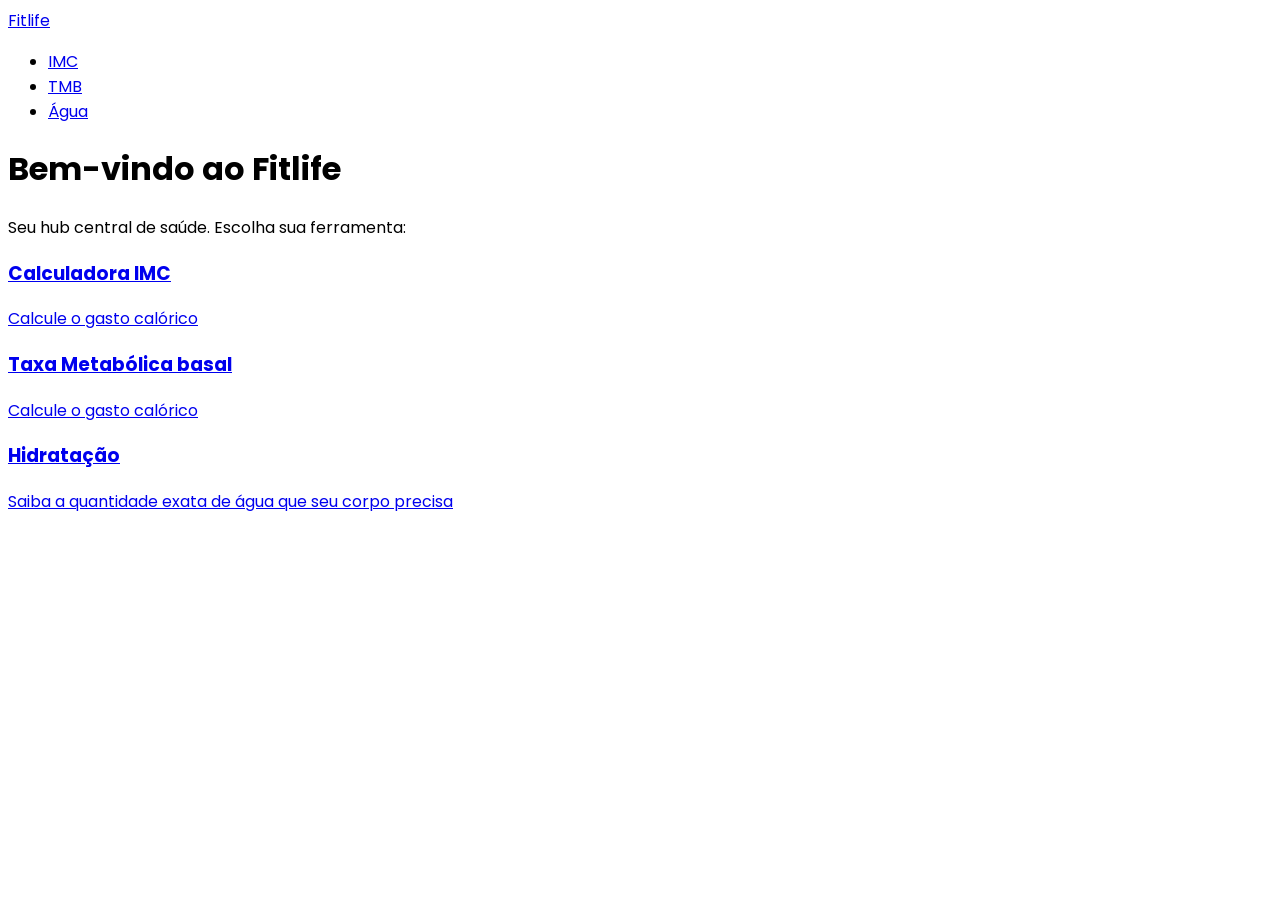
==== index.html @ 228209a1 "Adicionado html semântico na pagina" ====
<!DOCTYPE html>
<html lang="pt-br">

<head>
    <meta charset="UTF-8">
    <meta name="viewport" content="width=device-width, initial-scale=1.0">
    <title>Fitlife</title>
</head>
<link rel="preconnect" href="https://fonts.googleapis.com">
<link rel="preconnect" href="https://fonts.gstatic.com" crossorigin>
<link
    href="https://fonts.googleapis.com/css2?family=Poppins:ital,wght@0,100;0,200;0,300;0,400;0,500;0,600;0,700;0,800;0,900;1,100;1,200;1,300;1,400;1,500;1,600;1,700;1,800;1,900&display=swap"
    rel="stylesheet">

<body style="font-family: Poppins;">

    <nav>

        <a href="../index.html">Fitlife</a>

        <ul>
            <li><a href="./pages/imc.html">IMC</a></li>
            <li><a href="./pages/tmb.html">TMB</a></li>
            <li><a href="./pages/water.html">Água</a></li>
        </ul>

    </nav>

    <header>
        <h1>Bem-vindo ao Fitlife</h1>
        <p>Seu hub central de saúde. Escolha sua ferramenta:</p>
    </header>
    <main>
        <section>
            <a href="./pages/imc.html">
                <h3>Calculadora IMC</h3>
                <p>Calcule o gasto calórico</p>
            </a>

            <a href="./pages/tmb.html">
                <h3>Taxa Metabólica basal</h3>
                <p>Calcule o gasto calórico</p>
            </a>

            <a href="./pages/water.html">
                <h3>Hidratação</h3>
                <p>Saiba a quantidade exata de água que seu corpo precisa</p>
            </a>
        </section>
    </main>
</body>

</html>
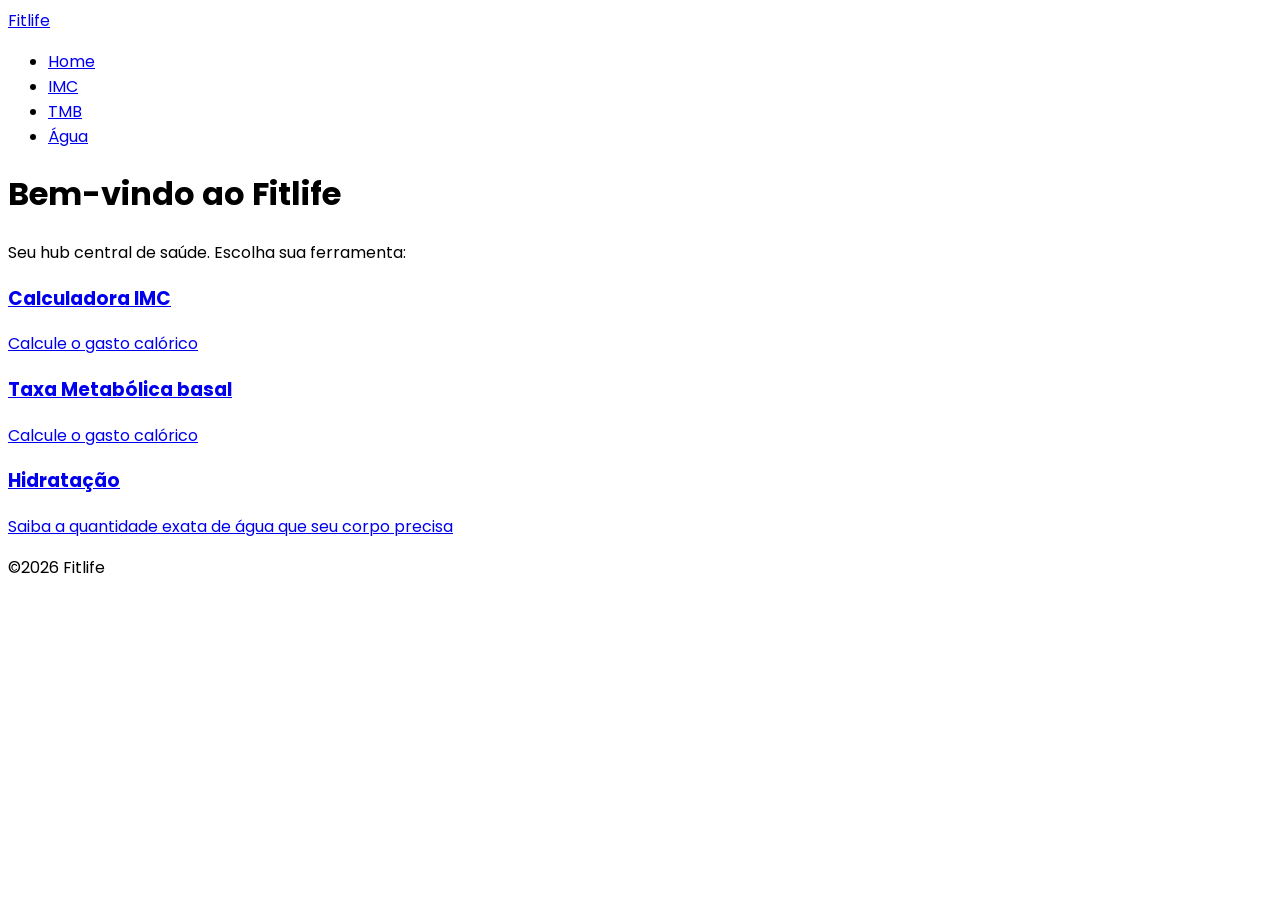
==== commit e764d84d: "Atualizando arquivo README.md" ====
--- a/index.html
+++ b/index.html
@@ -1,53 +1,56 @@
-<!DOCTYPE html>
+<!doctype html>
 <html lang="pt-br">
+  <head>
+    <meta charset="UTF-8"/>
+    <meta name="viewport" content="width=device-width, initial-scale=1.0" />
+    <title>Fitlife</title>
+  </head>
+  <link rel="preconnect" href="https://fonts.googleapis.com" />
+  <link rel="preconnect" href="https://fonts.gstatic.com" crossorigin />
+  <link
+    href="https://fonts.googleapis.com/css2?family=Poppins:ital,wght@0,100;0,200;0,300;0,400;0,500;0,600;0,700;0,800;0,900;1,100;1,200;1,300;1,400;1,500;1,600;1,700;1,800;1,900&display=swap"
+    rel="stylesheet"
+  />
 
-<head>
-    <meta charset="UTF-8">
-    <meta name="viewport" content="width=device-width, initial-scale=1.0">
-    <title>Fitlife</title>
-</head>
-<link rel="preconnect" href="https://fonts.googleapis.com">
-<link rel="preconnect" href="https://fonts.gstatic.com" crossorigin>
-<link
-    href="https://fonts.googleapis.com/css2?family=Poppins:ital,wght@0,100;0,200;0,300;0,400;0,500;0,600;0,700;0,800;0,900;1,100;1,200;1,300;1,400;1,500;1,600;1,700;1,800;1,900&display=swap"
-    rel="stylesheet">
+  <body style="font-family: Poppins">
+    <nav>
+      <a href="../index.html">Fitlife</a>
 
-<body style="font-family: Poppins;">
-
-    <nav>
-
-        <a href="../index.html">Fitlife</a>
-
-        <ul>
-            <li><a href="./pages/imc.html">IMC</a></li>
-            <li><a href="./pages/tmb.html">TMB</a></li>
-            <li><a href="./pages/water.html">Água</a></li>
-        </ul>
-
+      <ul>
+        <li><a href="./index.html">Home</a></li>
+        <li><a href="./pages/imc.html">IMC</a></li>
+        <li><a href="./pages/tmb.html">TMB</a></li>
+        <li><a href="./pages/water.html">Água</a></li>
+      </ul>
     </nav>
 
     <header>
-        <h1>Bem-vindo ao Fitlife</h1>
-        <p>Seu hub central de saúde. Escolha sua ferramenta:</p>
+      <h1>Bem-vindo ao Fitlife</h1>
+      <p>Seu hub central de saúde. Escolha sua ferramenta:</p>
     </header>
     <main>
-        <section>
-            <a href="./pages/imc.html">
-                <h3>Calculadora IMC</h3>
-                <p>Calcule o gasto calórico</p>
-            </a>
+      <section>
+        <a href="./pages/imc.html">
+          <h3>Calculadora IMC</h3>
+          <p>Calcule o gasto calórico</p>
+        </a>
 
-            <a href="./pages/tmb.html">
-                <h3>Taxa Metabólica basal</h3>
-                <p>Calcule o gasto calórico</p>
-            </a>
+        <a href="./pages/tmb.html">
+          <h3>Taxa Metabólica basal</h3>
+          <p>Calcule o gasto calórico</p>
+        </a>
 
-            <a href="./pages/water.html">
-                <h3>Hidratação</h3>
-                <p>Saiba a quantidade exata de água que seu corpo precisa</p>
-            </a>
-        </section>
+        <a href="./pages/water.html">
+          <h3>Hidratação</h3>
+          <p>Saiba a quantidade exata de água que seu corpo precisa</p>
+        </a>
+      </section>
     </main>
-</body>
 
-</html>+    <footer>
+
+        <p>&copy;2026 Fitlife</p>
+
+    </footer>
+  </body>
+</html>
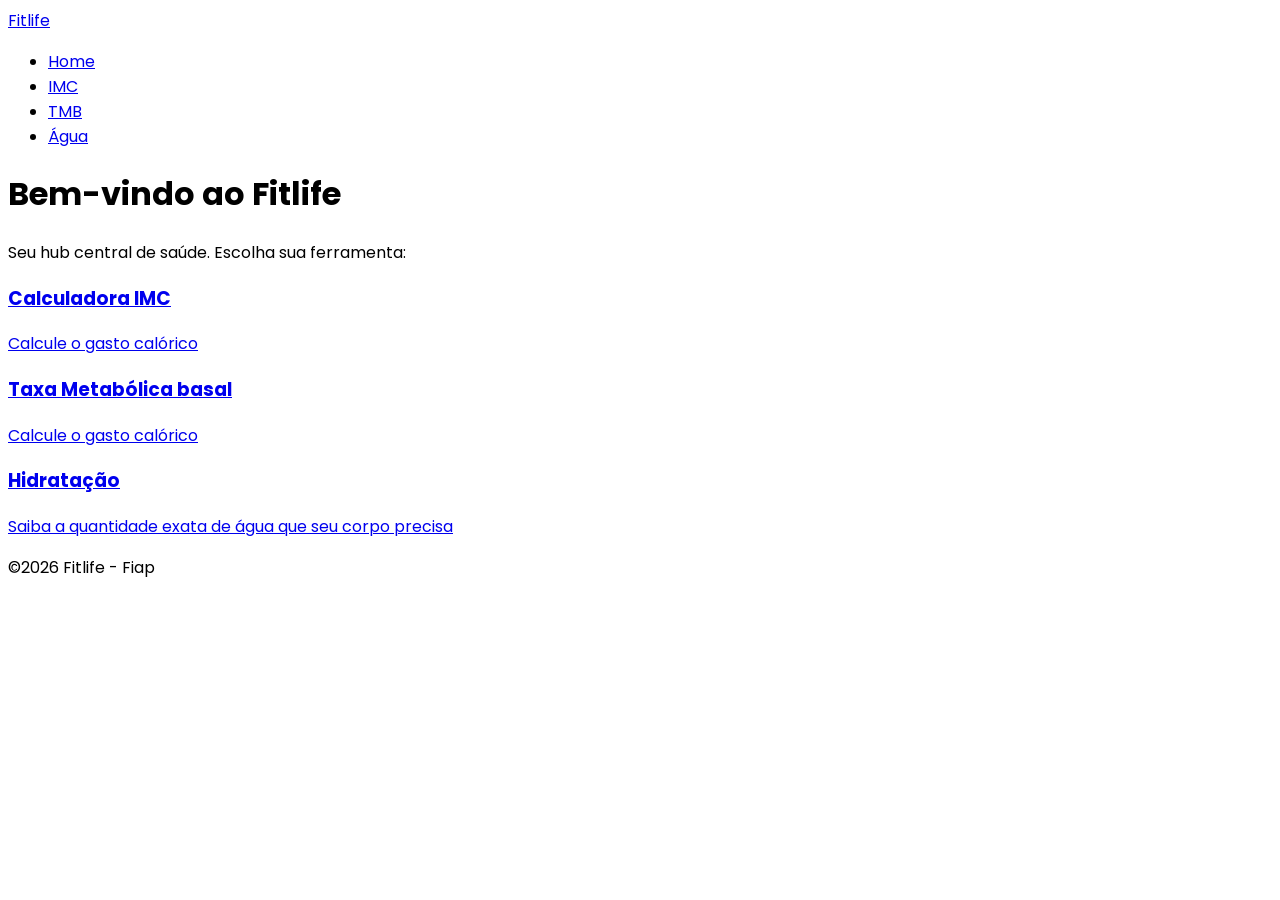
==== commit eb29a3c7: "Adicionando arquivo README.md e atualizando arquivos html" ====
--- a/index.html
+++ b/index.html
@@ -49,7 +49,7 @@
 
     <footer>
 
-        <p>&copy;2026 Fitlife</p>
+        <p>&copy;2026 Fitlife - Fiap</p>
 
     </footer>
   </body>
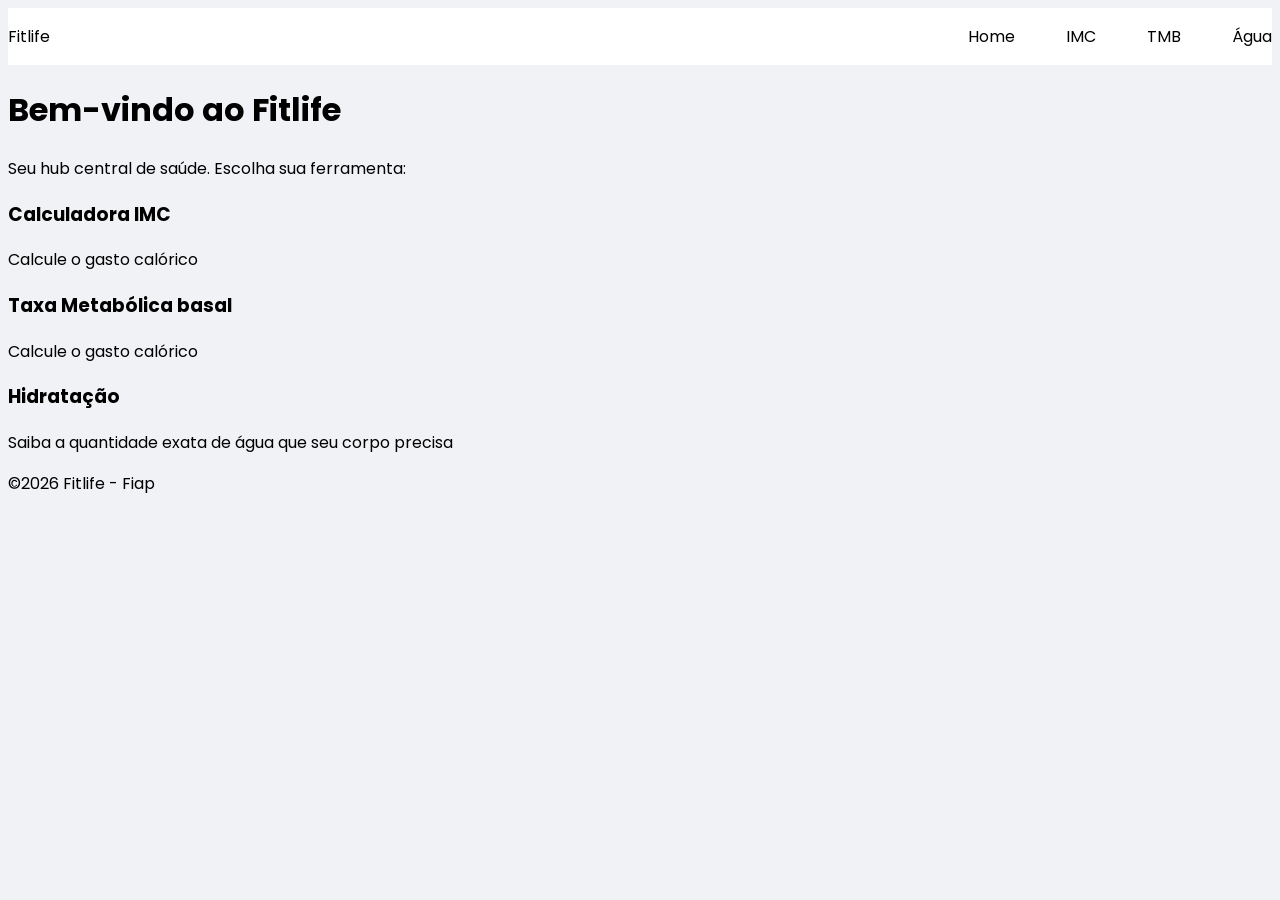
==== commit f47b2390: "Adicionando css" ====
--- a/index.html
+++ b/index.html
@@ -1,10 +1,11 @@
 <!doctype html>
 <html lang="pt-br">
   <head>
-    <meta charset="UTF-8"/>
+    <meta charset="UTF-8" />
     <meta name="viewport" content="width=device-width, initial-scale=1.0" />
     <title>Fitlife</title>
   </head>
+  <link rel="stylesheet" href="./css/style.css" />
   <link rel="preconnect" href="https://fonts.googleapis.com" />
   <link rel="preconnect" href="https://fonts.gstatic.com" crossorigin />
   <link
@@ -12,7 +13,7 @@
     rel="stylesheet"
   />
 
-  <body style="font-family: Poppins">
+  <body>
     <nav>
       <a href="../index.html">Fitlife</a>
 
@@ -48,9 +49,7 @@
     </main>
 
     <footer>
-
-        <p>&copy;2026 Fitlife - Fiap</p>
-
+      <p>&copy;2026 Fitlife - Fiap</p>
     </footer>
   </body>
 </html>
--- a/css/style.css
+++ b/css/style.css
@@ -0,0 +1,24 @@
+body {
+    background-color: #F0F2F5;
+    font-family: Poppins;
+}
+
+nav {
+    background-color: #FFF;
+    display: flex;
+    width: 100%;
+    justify-content: space-between;
+    align-items: center;
+}
+
+ul {
+    display: flex;
+    list-style: none;
+    gap: 51px;
+}
+
+a {
+    color: #000;
+    text-decoration: none;
+}
+
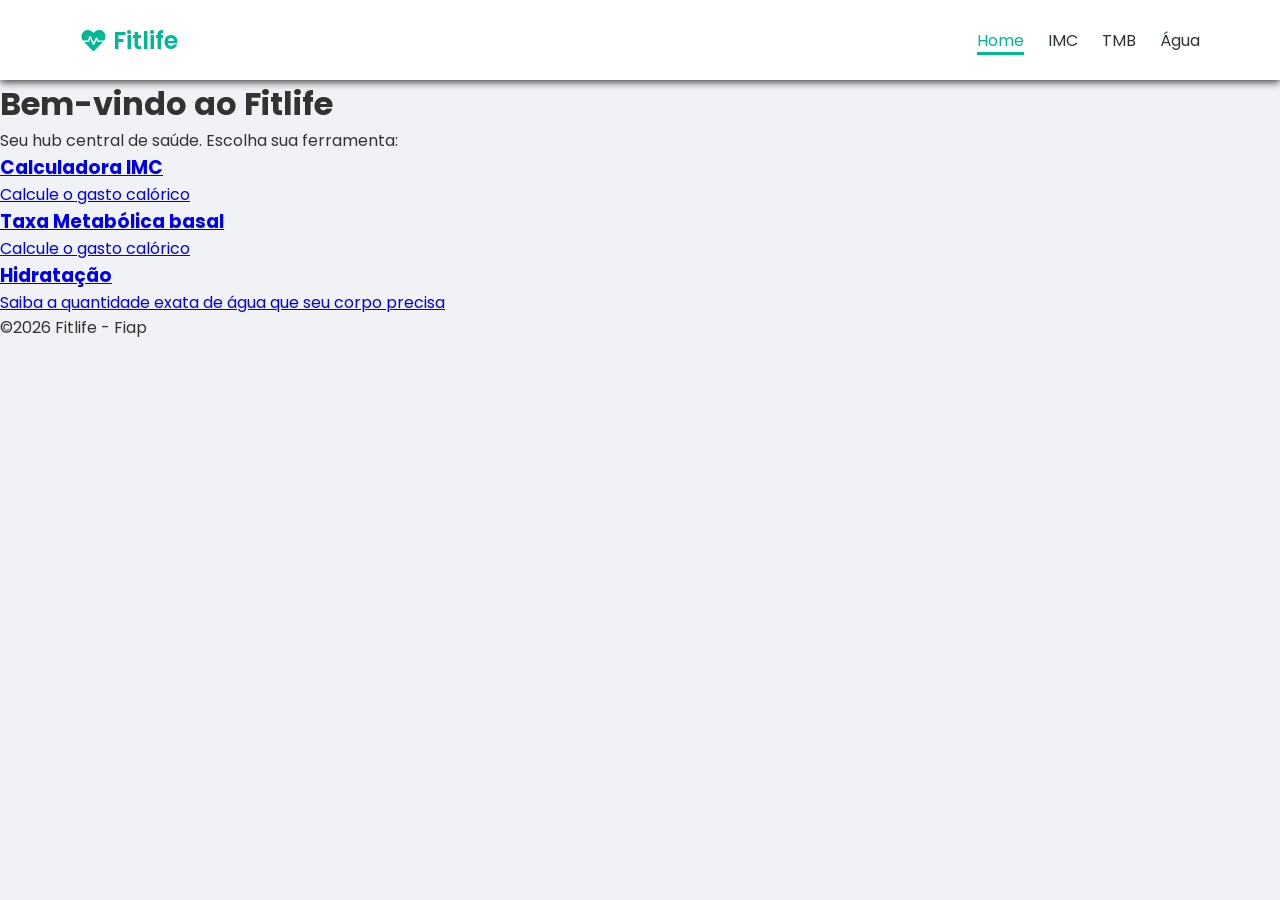
==== commit 304d6614: "Complementando o css da pagina" ====
--- a/index.html
+++ b/index.html
@@ -1,55 +1,60 @@
 <!doctype html>
 <html lang="pt-br">
-  <head>
-    <meta charset="UTF-8" />
-    <meta name="viewport" content="width=device-width, initial-scale=1.0" />
-    <title>Fitlife</title>
-  </head>
+
+<head>
+  <meta charset="UTF-8" />
+  <meta name="viewport" content="width=device-width, initial-scale=1.0" />
+
+  <link rel="stylesheet" href="https://cdnjs.cloudflare.com/ajax/libs/font-awesome/6.0.0/css/all.min.css" />
   <link rel="stylesheet" href="./css/style.css" />
   <link rel="preconnect" href="https://fonts.googleapis.com" />
   <link rel="preconnect" href="https://fonts.gstatic.com" crossorigin />
   <link
     href="https://fonts.googleapis.com/css2?family=Poppins:ital,wght@0,100;0,200;0,300;0,400;0,500;0,600;0,700;0,800;0,900;1,100;1,200;1,300;1,400;1,500;1,600;1,700;1,800;1,900&display=swap"
-    rel="stylesheet"
-  />
+    rel="stylesheet" />
+  <title>Fitlife</title>
+</head>
 
-  <body>
-    <nav>
-      <a href="../index.html">Fitlife</a>
+<body>
+  <nav>
+    <a href="../index.html" id="logo">
+       <i class="fas fa-heartbeat"></i>
+      Fitlife</a>
 
-      <ul>
-        <li><a href="./index.html">Home</a></li>
-        <li><a href="./pages/imc.html">IMC</a></li>
-        <li><a href="./pages/tmb.html">TMB</a></li>
-        <li><a href="./pages/water.html">Água</a></li>
-      </ul>
-    </nav>
+    <ul class="nav-links">
+      <li><a class="nav-link active" href="./index.html">Home</a></li>
+      <li><a class="nav-link" href="./pages/imc.html">IMC</a></li>
+      <li><a class="nav-link" href="./pages/tmb.html">TMB</a></li>
+      <li><a class="nav-link" href="./pages/water.html">Água</a></li>
+    </ul>
+  </nav>
 
-    <header>
-      <h1>Bem-vindo ao Fitlife</h1>
-      <p>Seu hub central de saúde. Escolha sua ferramenta:</p>
-    </header>
-    <main>
-      <section>
-        <a href="./pages/imc.html">
-          <h3>Calculadora IMC</h3>
-          <p>Calcule o gasto calórico</p>
-        </a>
+  <header>
+    <h1>Bem-vindo ao Fitlife</h1>
+    <p>Seu hub central de saúde. Escolha sua ferramenta:</p>
+  </header>
+  <main>
+    <section>
+      <a href="./pages/imc.html">
+        <h3>Calculadora IMC</h3>
+        <p>Calcule o gasto calórico</p>
+      </a>
 
-        <a href="./pages/tmb.html">
-          <h3>Taxa Metabólica basal</h3>
-          <p>Calcule o gasto calórico</p>
-        </a>
+      <a href="./pages/tmb.html">
+        <h3>Taxa Metabólica basal</h3>
+        <p>Calcule o gasto calórico</p>
+      </a>
 
-        <a href="./pages/water.html">
-          <h3>Hidratação</h3>
-          <p>Saiba a quantidade exata de água que seu corpo precisa</p>
-        </a>
-      </section>
-    </main>
+      <a href="./pages/water.html">
+        <h3>Hidratação</h3>
+        <p>Saiba a quantidade exata de água que seu corpo precisa</p>
+      </a>
+    </section>
+  </main>
 
-    <footer>
-      <p>&copy;2026 Fitlife - Fiap</p>
-    </footer>
-  </body>
-</html>
+  <footer>
+    <p>&copy;2026 Fitlife - Fiap</p>
+  </footer>
+</body>
+
+</html>
--- a/css/style.css
+++ b/css/style.css
@@ -1,24 +1,47 @@
+* {
+    margin: 0;
+    padding: 0;
+    box-sizing: border-box;
+}
+
 body {
     background-color: #F0F2F5;
     font-family: Poppins;
+    color: #333
 }
 
 nav {
-    background-color: #FFF;
-    display: flex;
-    width: 100%;
-    justify-content: space-between;
-    align-items: center;
+    display: flex; /* deixar itens um ao lado do outro */
+    justify-content: space-between; /* tag a tendo espaçamento da tag ul */
+    align-items: center; /* centraliza itens na vertical */
+
+    padding: 0 80px;
+
+    background-color: #fff;
+    box-shadow: 0px 2px 8px; /* fazer sombreamento */
+    height: 80px;
 }
 
-ul {
+#logo {
+    font-size: 24px;
+    color: #00B894;
+    text-decoration: none;
+    font-weight: 600;
+}
+
+.nav-links{
     display: flex;
     list-style: none;
-    gap: 51px;
+    gap: 24px;
 }
 
-a {
-    color: #000;
+.nav-link {
     text-decoration: none;
+    color: #2d3436;
+    font-size: 16px;
 }
 
+.nav-link.active{
+    border-bottom: 3px #00b894 solid;
+    color: #00b894;
+}
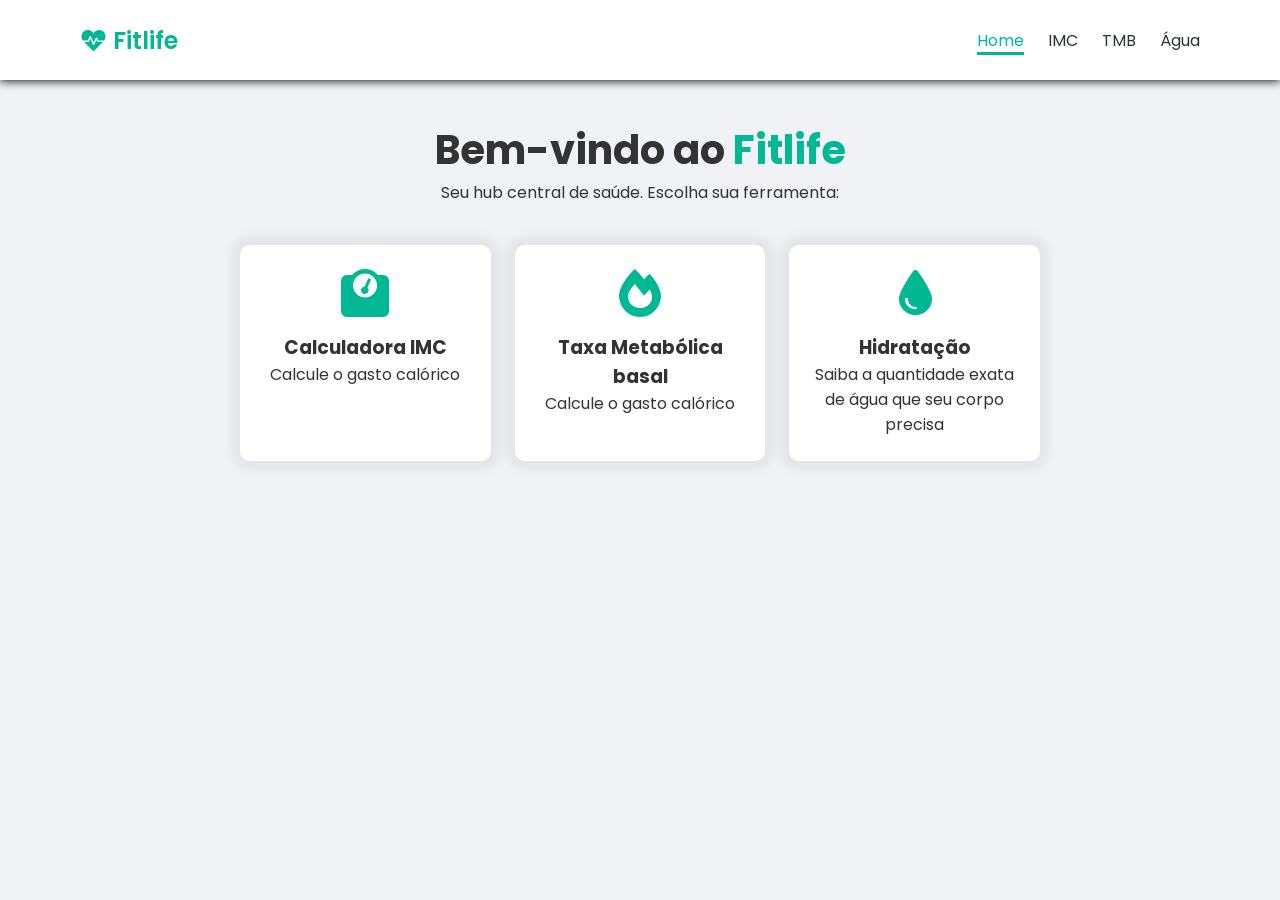
==== commit 109cb19c: "feito estilização pagina inicial" ====
--- a/index.html
+++ b/index.html
@@ -18,7 +18,7 @@
 <body>
   <nav>
     <a href="../index.html" id="logo">
-       <i class="fas fa-heartbeat"></i>
+      <i class="fas fa-heartbeat"></i>
       Fitlife</a>
 
     <ul class="nav-links">
@@ -29,32 +29,31 @@
     </ul>
   </nav>
 
-  <header>
-    <h1>Bem-vindo ao Fitlife</h1>
+  <header class="header-container">
+    <h1>Bem-vindo ao <span>Fitlife</span></h1>
     <p>Seu hub central de saúde. Escolha sua ferramenta:</p>
   </header>
   <main>
-    <section>
-      <a href="./pages/imc.html">
+    <section class="cards-section">
+      <a href="./pages/imc.html" class="card">
+        <i class="fas fa-weight"></i>
         <h3>Calculadora IMC</h3>
         <p>Calcule o gasto calórico</p>
       </a>
 
-      <a href="./pages/tmb.html">
+      <a href="./pages/tmb.html" class="card">
+        <i class="fas fa-fire"></i>
         <h3>Taxa Metabólica basal</h3>
         <p>Calcule o gasto calórico</p>
       </a>
 
-      <a href="./pages/water.html">
+      <a href="./pages/water.html" class="card">
+        <i class="fas fa-tint"></i>
         <h3>Hidratação</h3>
         <p>Saiba a quantidade exata de água que seu corpo precisa</p>
       </a>
     </section>
   </main>
-
-  <footer>
-    <p>&copy;2026 Fitlife - Fiap</p>
-  </footer>
 </body>
 
 </html>
--- a/css/style.css
+++ b/css/style.css
@@ -39,9 +39,65 @@
     text-decoration: none;
     color: #2d3436;
     font-size: 16px;
+
+    transition: 0.2s; /* adiciona uma transição de 0.2 segundos para a interação com a pagina */
+}
+ 
+.nav-link:hover{ /* adiciona uma interação com a pagina quando passa o mouse em cima */
+    color: #00b894;
 }
 
 .nav-link.active{
     border-bottom: 3px #00b894 solid;
     color: #00b894;
+}
+
+.header-container {
+    text-align: center;
+    padding: 40px 0;
+}
+
+.header-container h1 {
+    font-size: 40px;
+}
+
+.header-container span {
+    color: #00B894;
+}
+
+main {
+    width: 800px;
+    margin: 0 auto;
+}
+
+.cards-section {
+    display: flex;
+    gap: 24px;
+    text-align: center;
+}
+
+.card {
+    background-color: #fff;
+    color:#333;
+    text-decoration: none;
+    padding: 24px;
+    border-radius: 10px;
+    text-align: center;
+    width: 100%;
+
+    transition: 0.4s; /* adiciona uma transição de 0.4 segundos para a interação com a pagina */
+
+    /* box-shadow: Horizontal, Vertical, Blur, Spread, Color*/
+    box-shadow: 0 0 10px 10px rgba(0, 0, 0, 0.05);
+}
+
+.card:hover {
+    border: 2px solid #00B894;
+    color: #00B894;
+}
+
+.card i {
+    font-size: 48px;
+    color: #00B894;
+    margin-bottom: 16px;
 }
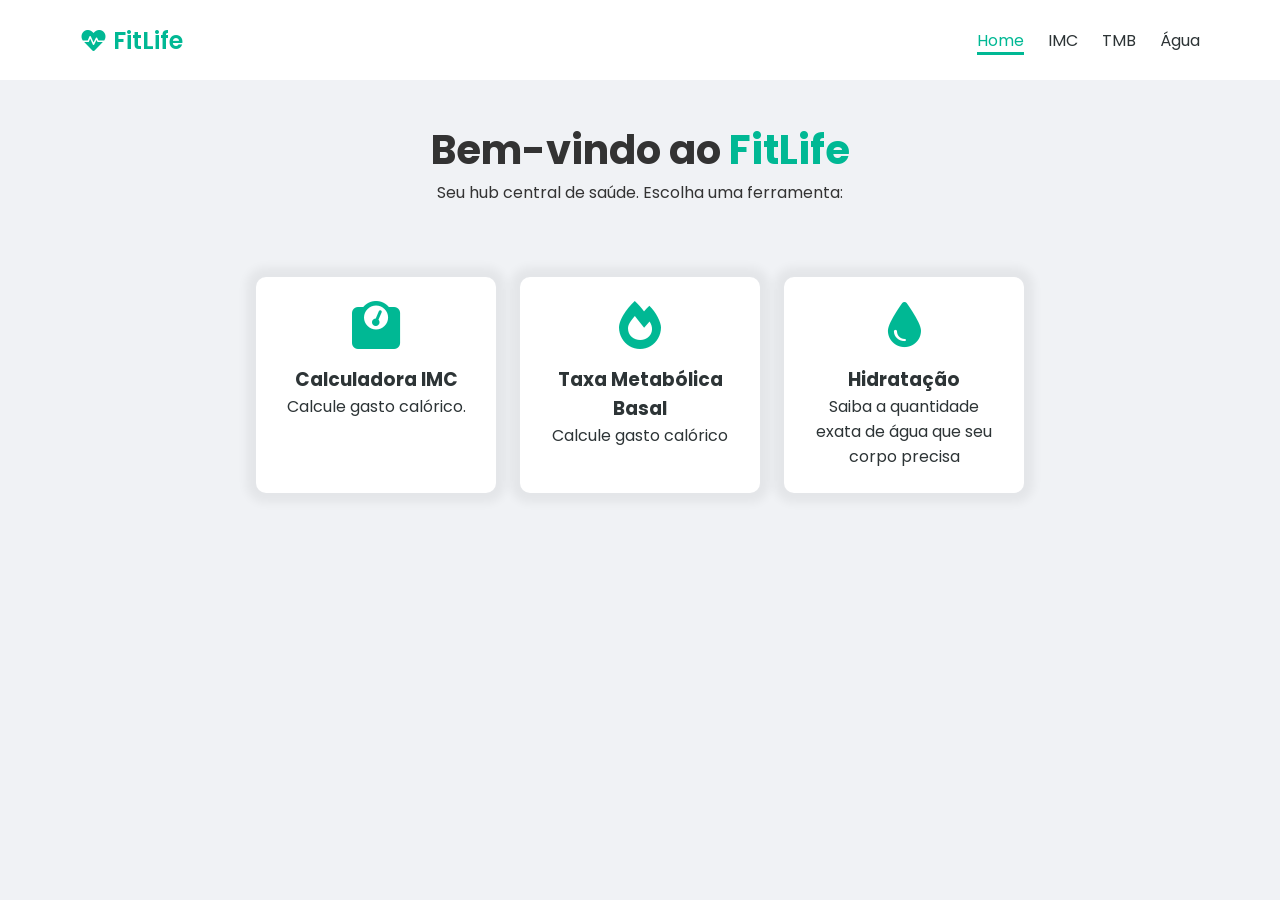
==== commit d0c0752d: "Alterando estrutura do codigo e responsividade adicionada" ====
--- a/index.html
+++ b/index.html
@@ -1,25 +1,26 @@
 <!doctype html>
-<html lang="pt-br">
+<html lang="pt-BR">
 
 <head>
   <meta charset="UTF-8" />
   <meta name="viewport" content="width=device-width, initial-scale=1.0" />
-
-  <link rel="stylesheet" href="https://cdnjs.cloudflare.com/ajax/libs/font-awesome/6.0.0/css/all.min.css" />
-  <link rel="stylesheet" href="./css/style.css" />
   <link rel="preconnect" href="https://fonts.googleapis.com" />
   <link rel="preconnect" href="https://fonts.gstatic.com" crossorigin />
   <link
     href="https://fonts.googleapis.com/css2?family=Poppins:ital,wght@0,100;0,200;0,300;0,400;0,500;0,600;0,700;0,800;0,900;1,100;1,200;1,300;1,400;1,500;1,600;1,700;1,800;1,900&display=swap"
     rel="stylesheet" />
-  <title>Fitlife</title>
+  <link rel="stylesheet" href="./css/styles.css">
+  <link rel="stylesheet" href="https://cdnjs.cloudflare.com/ajax/libs/font-awesome/6.0.0/css/all.min.css" />
+  <title>FitLife</title>
 </head>
 
 <body>
   <nav>
-    <a href="../index.html" id="logo">
+    <a href="./index.html" id="logo">
       <i class="fas fa-heartbeat"></i>
-      Fitlife</a>
+      FitLife
+    </a>
+
 
     <ul class="nav-links">
       <li><a class="nav-link active" href="./index.html">Home</a></li>
@@ -28,23 +29,22 @@
       <li><a class="nav-link" href="./pages/water.html">Água</a></li>
     </ul>
   </nav>
-
   <header class="header-container">
-    <h1>Bem-vindo ao <span>Fitlife</span></h1>
-    <p>Seu hub central de saúde. Escolha sua ferramenta:</p>
+    <h1>Bem-vindo ao <span>FitLife</span></h1>
+    <p>Seu hub central de saúde. Escolha uma ferramenta:</p>
   </header>
   <main>
     <section class="cards-section">
       <a href="./pages/imc.html" class="card">
         <i class="fas fa-weight"></i>
         <h3>Calculadora IMC</h3>
-        <p>Calcule o gasto calórico</p>
+        <p>Calcule gasto calórico.</p>
       </a>
 
       <a href="./pages/tmb.html" class="card">
         <i class="fas fa-fire"></i>
-        <h3>Taxa Metabólica basal</h3>
-        <p>Calcule o gasto calórico</p>
+        <h3>Taxa Metabólica Basal</h3>
+        <p>Calcule gasto calórico</p>
       </a>
 
       <a href="./pages/water.html" class="card">
@@ -54,6 +54,7 @@
       </a>
     </section>
   </main>
+
 </body>
 
 </html>
--- a/css/styles.css
+++ b/css/styles.css
@@ -0,0 +1,224 @@
+* {
+    margin: 0;
+    padding: 0;
+    box-sizing: border-box;
+}
+
+:root {
+    --primary-color: #00b894;
+    --primary-dark: #019477;
+    --secondary-color: #2d3436;
+    --background-color: #f0f2f5;
+    --card-color: #ffffff;
+    --text-color: #333333;
+    --muted-color: #636e72;
+    --danger-color: #d63031;
+    --water-color: #0984e3;
+    --border-color: #dfe6e9;
+}
+
+body {
+    background-color: var(--background-color);
+    font-family: Poppins;
+    color: #333;
+}
+
+nav {
+    display: flex;
+    /*deixar itens um ao lado do outro*/
+    justify-content: space-between;
+    /* tag a tendo espaçamento da tag ul */
+    align-items: center;
+    /* centraliza itens da vertical */
+
+    padding: 0 5rem;
+
+    background-color: var(--card-color);
+    height: 5rem;
+}
+
+#logo {
+    font-size: 1.5rem;
+    color: var(--primary-color);
+    text-decoration: none;
+    font-weight: 600;
+}
+
+.nav-links {
+    display: flex;
+    list-style: none;
+    gap: 1.5rem;
+}
+
+.nav-link {
+    text-decoration: none;
+    color: var(--secondary-color);
+    font-size: 1rem;
+
+    transition: 0.2s;
+}
+
+.nav-link:hover {
+    color: var(--primary-color)
+}
+
+.nav-link.active {
+    border-bottom: 3px var(--primary-color) solid;
+    color: var(--primary-color)
+}
+
+.header-container {
+    text-align: center;
+
+    padding: 2.5rem 0;
+}
+
+.header-container h1 {
+    font-size: 2.5rem;
+}
+
+.header-container span {
+    color: var(--primary-color);
+}
+
+main {
+    width: 80vw;
+
+    margin: 0 auto;
+
+    padding: 2rem 0;
+
+    display: flex;
+    justify-content: center;
+    align-items: center;
+}
+
+.cards-section {
+    display: flex;
+    justify-content: center;
+    gap: 1.5rem;
+    text-align: center;
+
+    flex-wrap: wrap;
+}
+
+.card {
+    background-color: var(--card-color);
+    color: var(--secondary-color);
+    padding: 1.5rem;
+    border-radius: 10px;
+    text-align: center;
+    text-decoration: none;
+    width: 15rem;
+
+    transition: 0.4s;
+
+    /* box-shadow: HORIZONTAL VERTICAL BLUR SPREAD COLOR; */
+    box-shadow: 0 0 10px 10px rgba(0, 0, 0, 0.05);
+}
+
+.card:hover {
+    border: 2px solid var(--primary-color);
+    color: var(--primary-color);
+}
+
+.card i {
+    font-size: 3rem;
+    color: var(--primary-color);
+    margin-bottom: 1rem;
+}
+
+.tool-container {
+    display: flex;
+    flex-direction: column;
+
+    gap: 1rem;
+
+    width: 100%;
+    padding: 2rem;
+
+    background-color: var(--card-color);
+    border-radius: 10px;
+    box-shadow: 0 0 10px 10px rgba(0, 0, 0, 0.05);
+}
+
+.tool-container-title {
+    text-align: center;
+}
+
+.tool-container-title h2 {
+    color: var(--secondary-color);
+    font-size: 1.8rem;
+}
+
+.tool-container form {
+    display: flex;
+    flex-direction: column;
+    gap: 1rem;
+}
+
+.form-group {
+    display: flex;
+    flex-direction: column;
+    gap: 0.5rem;
+}
+
+.form-group label {
+    font-weight: 600;
+    color: var(--secondary-color);
+}
+
+.form-group input,
+.form-group select {
+    padding: 0.8rem;
+    border: 2px solid var(--border-color);
+    border-radius: 5px;
+    font-size: 1rem;
+    font-family: inherit;
+}
+
+.form-group input:focus {
+    outline: none;
+    border-color: var(--primary-color);
+}
+
+
+.action-btn {
+    padding: 0.8rem;
+    background-color: var(--primary-color);
+    color: white;
+    border: none;
+    border-radius: 10px;
+    font-size: 1rem;
+    font-weight: 600;
+    cursor: pointer;
+    transform: 0.3s;
+}
+
+.action-btn:hover {
+    background-color: var(--primary-dark);
+}
+
+.btn-back {
+    background-color: var(--secondary-color);
+    text-align: center;
+    text-decoration: none;
+}
+
+.btn-back:hover {
+    background-color: var(--text-color);
+}
+
+.result-box {
+    margin-top: 1.8rem;
+    padding: 1rem;
+    background-color: #e8f8f5;
+    border-radius: 10px;
+    text-align: center;
+}
+
+@media (max-width: 768px) {
+    nav {
+        flex-direction: column;
+    }
+}
